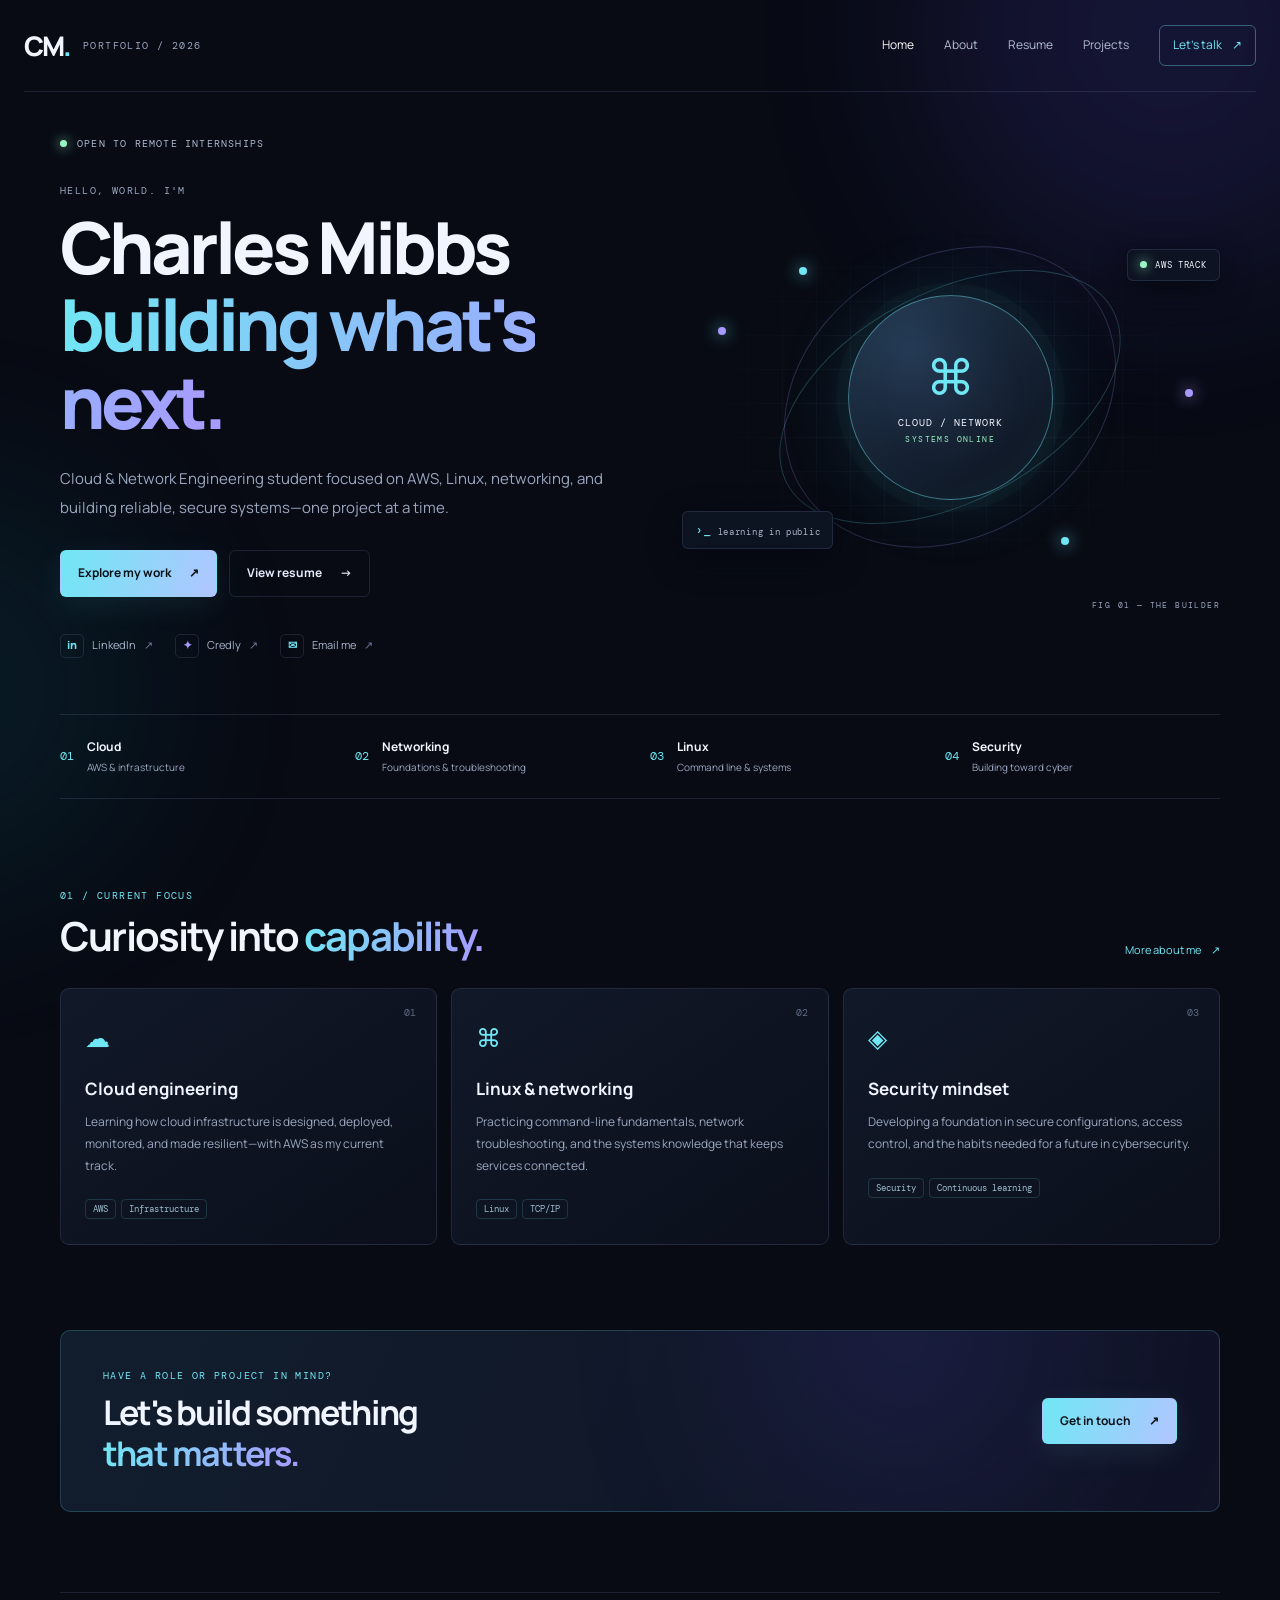
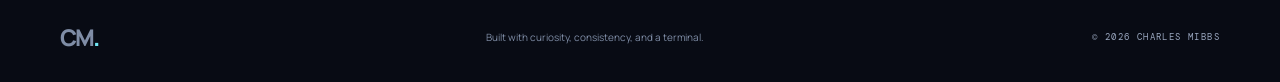
==== index.html @ 1962bb0a "Add files via upload" ====
<!doctype html>
<html lang="en">
<head>
  <meta charset="utf-8">
  <meta name="viewport" content="width=device-width, initial-scale=1">
  <meta name="description" content="Personal portfolio of a Cloud and Network Engineering student focused on AWS, Linux, networking, and cybersecurity.">
  <title>Charles Mibbs | Cloud & Network Engineering</title>
  <link rel="preconnect" href="https://fonts.googleapis.com">
  <link rel="preconnect" href="https://fonts.gstatic.com" crossorigin>
  <link href="https://fonts.googleapis.com/css2?family=DM+Mono:wght@400;500&family=Manrope:wght@400;500;600;700;800&display=swap" rel="stylesheet">
  <link rel="stylesheet" href="styles.css">
  <script src="config.js" defer></script>
  <script src="script.js" defer></script>
</head>
<body>
  <div class="ambient ambient-one"></div><div class="ambient ambient-two"></div>
  <header class="site-header">
    <a class="brand" href="index.html" aria-label="Home"><span class="brand-mark">CM<span>.</span></span><span class="brand-caption">PORTFOLIO / 2026</span></a>
    <button class="menu-toggle" aria-label="Open navigation" aria-expanded="false">☰</button>
    <nav class="nav-links" aria-label="Main navigation">
      <a class="active" href="index.html">Home</a><a href="about.html">About</a><a href="resume.html">Resume</a><a href="portfolio.html">Projects</a>
      <a class="nav-contact" data-email-link href="mailto:mibbsc0311@icloud.com">Let's talk <span>↗</span></a>
    </nav>
  </header>
  <main>
    <section class="hero page-wrap">
      <div class="hero-copy">
        <div class="eyebrow"><span class="status-dot"></span> OPEN TO REMOTE INTERNSHIPS</div>
        <p class="mono hero-kicker">HELLO, WORLD. I'M</p>
        <h1><span data-name>Charles Mibbs</span><br><span class="gradient-text">building what's next.</span></h1>
        <p class="hero-description">Cloud & Network Engineering student focused on AWS, Linux, networking, and building reliable, secure systems—one project at a time.</p>
        <div class="hero-actions">
          <a class="button button-primary" href="portfolio.html">Explore my work <span>↗</span></a>
          <a class="button button-quiet" href="resume.html">View resume <span>→</span></a>
        </div>
        <div class="social-row">
          <a data-linkedin href="#" target="_blank" rel="noreferrer"><span class="social-icon">in</span> LinkedIn <span class="external">↗</span></a>
          <a data-credly href="#" target="_blank" rel="noreferrer"><span class="social-icon badge-icon">✦</span> Credly <span class="external">↗</span></a>
          <a data-email-link href="mailto:mibbsc0311@icloud.com"><span class="social-icon">✉</span> Email me <span class="external">↗</span></a>
        </div>
      </div>
      <div class="hero-visual" aria-label="Decorative cloud and network illustration">
        <div class="visual-grid"></div>
        <div class="orbit orbit-a"></div><div class="orbit orbit-b"></div>
        <div class="node node-a"></div><div class="node node-b"></div><div class="node node-c"></div><div class="node node-d"></div>
        <div class="cloud-core"><div class="cloud-symbol">⌘</div><div class="cloud-label">CLOUD / NETWORK</div><div class="cloud-sub">SYSTEMS ONLINE</div></div>
        <div class="floating-chip chip-top"><span class="chip-dot"></span> AWS TRACK</div>
        <div class="floating-chip chip-bottom"><span class="chip-prompt">›_</span> learning in public</div>
        <div class="visual-index mono">FIG 01 — THE BUILDER</div>
      </div>
    </section>
    <section class="page-wrap proof-strip">
      <div><span class="proof-number">01</span><span><strong>Cloud</strong><small>AWS & infrastructure</small></span></div>
      <div><span class="proof-number">02</span><span><strong>Networking</strong><small>Foundations & troubleshooting</small></span></div>
      <div><span class="proof-number">03</span><span><strong>Linux</strong><small>Command line & systems</small></span></div>
      <div><span class="proof-number">04</span><span><strong>Security</strong><small>Building toward cyber</small></span></div>
    </section>
    <section class="page-wrap section-block">
      <div class="section-heading"><div><p class="mono section-label">01 / CURRENT FOCUS</p><h2>Curiosity into <span class="gradient-text">capability.</span></h2></div><a class="text-link" href="about.html">More about me <span>↗</span></a></div>
      <div class="focus-grid">
        <article class="focus-card"><div class="card-number">01</div><div class="card-icon">☁</div><h3>Cloud engineering</h3><p>Learning how cloud infrastructure is designed, deployed, monitored, and made resilient—with AWS as my current track.</p><span class="tag">AWS</span><span class="tag">Infrastructure</span></article>
        <article class="focus-card"><div class="card-number">02</div><div class="card-icon">⌘</div><h3>Linux & networking</h3><p>Practicing command-line fundamentals, network troubleshooting, and the systems knowledge that keeps services connected.</p><span class="tag">Linux</span><span class="tag">TCP/IP</span></article>
        <article class="focus-card"><div class="card-number">03</div><div class="card-icon">◈</div><h3>Security mindset</h3><p>Developing a foundation in secure configurations, access control, and the habits needed for a future in cybersecurity.</p><span class="tag">Security</span><span class="tag">Continuous learning</span></article>
      </div>
    </section>
    <section class="page-wrap callout">
      <div><p class="mono section-label">HAVE A ROLE OR PROJECT IN MIND?</p><h2>Let's build something<br><span class="gradient-text">that matters.</span></h2></div>
      <a class="button button-primary" data-email-link href="mailto:mibbsc0311@icloud.com">Get in touch <span>↗</span></a>
      <div class="callout-glow"></div>
    </section>
  </main>
  <footer class="site-footer page-wrap"><a class="footer-brand" href="index.html">CM<span>.</span></a><span>Built with curiosity, consistency, and a terminal.</span><span class="mono">© <span data-year></span> CHARLES MIBBS</span></footer>
</body>
</html>
---- styles.css ----
/* Portfolio starter — responsive, accessible, no build step required. */
:root{--bg:#080b14;--panel:#101522;--panel-2:#121a2a;--line:rgba(174,194,255,.13);--text:#f1f5ff;--muted:#9aa7bf;--cyan:#70e7f4;--violet:#a899ff;--green:#9bf6c5;--font:"Manrope",sans-serif;--mono:"DM Mono",monospace}
*{box-sizing:border-box}html{scroll-behavior:smooth}body{margin:0;background:var(--bg);color:var(--text);font-family:var(--font);font-size:15px;line-height:1.7;overflow-x:hidden}a{color:inherit;text-decoration:none}button{font:inherit}.ambient{position:fixed;z-index:-2;pointer-events:none;filter:blur(90px);opacity:.18;border-radius:50%}.ambient-one{width:500px;height:500px;background:#5140c6;top:-220px;right:-140px}.ambient-two{width:420px;height:420px;background:#0b879c;bottom:0;left:-270px;opacity:.12}.page-wrap{width:min(1160px,calc(100% - 48px));margin-inline:auto}.site-header{width:min(1280px,calc(100% - 48px));margin:auto;min-height:92px;display:flex;align-items:center;justify-content:space-between;border-bottom:1px solid var(--line);position:relative;z-index:5}.brand{display:flex;align-items:center;gap:13px}.brand-mark,.footer-brand{font-size:27px;font-weight:800;letter-spacing:-2px}.brand-mark span,.footer-brand span{color:var(--cyan)}.brand-caption,.mono{font-family:var(--mono);font-size:10px;letter-spacing:1.4px;color:var(--muted)}.nav-links{display:flex;align-items:center;gap:30px}.nav-links>a{font-size:12px;color:#b4bfd3;transition:color .2s}.nav-links>a:hover,.nav-links>a.active{color:#fff}.nav-links .nav-contact{border:1px solid rgba(112,231,244,.38);border-radius:6px;padding:9px 13px;color:var(--cyan)}.nav-contact span{margin-left:8px}.menu-toggle{display:none;background:none;border:0;color:white;font-size:24px}.hero{min-height:590px;display:grid;grid-template-columns:1.04fr .96fr;align-items:center;gap:36px;padding-top:45px;padding-bottom:56px}.eyebrow{display:flex;align-items:center;gap:10px;font:10px var(--mono);letter-spacing:1.2px;color:#aab8ce}.status-dot,.chip-dot{width:7px;height:7px;border-radius:50%;background:var(--green);box-shadow:0 0 12px #9bf6c5}.hero-kicker{margin:32px 0 10px}.hero h1{font-size:clamp(43px,5.6vw,74px);line-height:1.08;letter-spacing:-4px;margin:0;font-weight:800}.gradient-text{background:linear-gradient(100deg,var(--cyan),var(--violet));color:transparent;background-clip:text;-webkit-background-clip:text}.hero-description,.page-lede{color:var(--muted);font-size:15px;max-width:570px;line-height:1.9;margin:24px 0 28px}.hero-actions{display:flex;gap:12px;flex-wrap:wrap}.button{display:inline-flex;align-items:center;justify-content:center;gap:18px;padding:12px 17px;border-radius:6px;font-size:12px;font-weight:700;border:1px solid transparent;cursor:pointer;transition:transform .2s,border-color .2s}.button:hover{transform:translateY(-2px)}.button-primary{color:#081018;background:linear-gradient(110deg,var(--cyan),#b1c5ff);box-shadow:0 8px 30px rgba(112,231,244,.09)}.button-quiet{border-color:var(--line);color:#e5ebfa}.social-row{display:flex;flex-wrap:wrap;gap:22px;margin-top:37px}.social-row a{display:flex;align-items:center;gap:8px;font-size:11px;color:#aab6cb}.social-row a:hover{color:var(--cyan)}.social-icon{display:inline-grid;place-items:center;border:1px solid var(--line);border-radius:5px;width:24px;height:24px;color:var(--cyan);font-weight:800}.badge-icon{color:var(--violet)}.external{font-size:11px;color:#697894}.hero-visual{height:440px;position:relative;display:grid;place-items:center;isolation:isolate}.visual-grid{position:absolute;inset:5% 0;background-image:linear-gradient(rgba(125,159,215,.08) 1px,transparent 1px),linear-gradient(90deg,rgba(125,159,215,.08) 1px,transparent 1px);background-size:34px 34px;mask-image:radial-gradient(ellipse,black 15%,transparent 70%);z-index:-1}.orbit{position:absolute;border:1px solid rgba(112,231,244,.22);border-radius:50%;transform:rotate(-28deg)}.orbit-a{width:370px;height:210px}.orbit-b{width:280px;height:350px;transform:rotate(58deg);border-color:rgba(168,153,255,.22)}.cloud-core{width:205px;height:205px;border-radius:50%;display:flex;align-items:center;justify-content:center;flex-direction:column;background:radial-gradient(circle at 30% 25%,#253b55,#101827 70%);border:1px solid rgba(112,231,244,.45);box-shadow:0 0 0 12px rgba(112,231,244,.025),0 0 70px rgba(42,180,207,.17),inset 0 0 50px rgba(112,231,244,.05)}.cloud-symbol{font-size:49px;color:var(--cyan);line-height:1.1}.cloud-label{font:10px var(--mono);letter-spacing:1px;margin-top:12px}.cloud-sub{font:8px var(--mono);letter-spacing:1.4px;color:var(--green);margin-top:5px}.floating-chip{position:absolute;padding:9px 12px;border:1px solid var(--line);background:rgba(14,21,35,.9);backdrop-filter:blur(8px);border-radius:6px;font:9px var(--mono);letter-spacing:.7px;box-shadow:0 10px 30px #050810}.chip-top{top:72px;right:1px;display:flex;align-items:center;gap:8px}.chip-bottom{bottom:68px;left:2px;color:#aab6cb}.chip-prompt{color:var(--cyan);font-size:14px}.node{position:absolute;width:8px;height:8px;border-radius:50%;background:var(--cyan);box-shadow:0 0 16px var(--cyan)}.node-a{top:90px;left:22%}.node-b{top:48%;right:5%;background:var(--violet);box-shadow:0 0 16px var(--violet)}.node-c{bottom:72px;right:28%}.node-d{top:34%;left:7%;background:var(--violet)}.visual-index{position:absolute;right:0;bottom:5px;font-size:8px}.proof-strip{display:grid;grid-template-columns:repeat(4,1fr);border-block:1px solid var(--line);padding:22px 0;gap:20px}.proof-strip>div{display:flex;align-items:center;gap:13px}.proof-number{font:12px var(--mono);color:var(--cyan)}.proof-strip strong,.proof-strip small{display:block}.proof-strip strong{font-size:12px}.proof-strip small{font-size:10px;color:var(--muted);margin-top:2px}.section-block{padding:90px 0 85px}.section-heading{display:flex;align-items:end;justify-content:space-between;gap:20px;margin-bottom:28px}.section-label{font:10px var(--mono);letter-spacing:1.4px;color:var(--cyan);margin:0 0 10px}.section-heading h2,.callout h2,.about-main h2{font-size:clamp(27px,3.4vw,40px);letter-spacing:-1.8px;line-height:1.2;margin:0}.text-link{font-size:11px;color:var(--cyan);white-space:nowrap}.text-link span{margin-left:8px}.focus-grid{display:grid;grid-template-columns:repeat(3,1fr);gap:14px}.focus-card,.side-card,.panel{background:linear-gradient(145deg,rgba(18,26,42,.94),rgba(11,16,27,.94));border:1px solid var(--line);border-radius:9px}.focus-card{padding:24px;position:relative;min-height:245px;overflow:hidden}.card-number{position:absolute;right:20px;top:17px;color:#5e6b83;font:10px var(--mono)}.card-icon{font-size:25px;color:var(--cyan);margin:4px 0 15px}.focus-card h3,.side-card h3{font-size:17px;margin:0 0 8px}.focus-card p,.side-card p{font-size:12px;color:var(--muted);line-height:1.8;margin:0 0 18px}.tag{display:inline-block;border:1px solid rgba(112,231,244,.16);border-radius:4px;padding:3px 7px;margin:4px 5px 0 0;font:9px var(--mono);color:#9fbed0}.callout{position:relative;overflow:hidden;display:flex;align-items:center;justify-content:space-between;gap:25px;padding:38px 42px;margin-bottom:80px;border:1px solid rgba(112,231,244,.2);border-radius:10px;background:linear-gradient(115deg,rgba(18,31,47,.96),rgba(17,19,39,.96))}.callout h2{font-size:34px}.callout .button{position:relative;z-index:1}.callout-glow{position:absolute;right:15%;top:-130px;width:280px;height:280px;border-radius:50%;background:#5750db;filter:blur(110px);opacity:.2}.site-footer{display:flex;align-items:center;justify-content:space-between;gap:20px;min-height:90px;border-top:1px solid var(--line);color:#7f8da6;font-size:10px}.footer-brand{font-size:23px}.site-footer .mono{font-size:9px}.inner-page{padding-top:70px;padding-bottom:70px;min-height:70vh}.page-title{font-size:clamp(42px,5.6vw,68px);letter-spacing:-3px;line-height:1.1;margin:17px 0 12px}.page-lede{max-width:680px;margin:16px 0 40px;font-size:15px}.about-layout{display:grid;grid-template-columns:1.65fr .85fr;gap:18px;align-items:start}.about-main{padding:35px}.about-main h2{margin:10px 0 23px}.about-main>p:not(.section-label){font-size:13px;line-height:2;color:#b5c0d2}.signature-line{border-top:1px solid var(--line);padding-top:20px;margin-top:30px;display:flex;align-items:center;justify-content:space-between}.signature-mark{font-weight:800;font-size:26px;letter-spacing:-2px;color:var(--cyan)}.side-card{padding:23px;margin-bottom:14px}.side-card h3{font-size:25px}.clean-list{list-style:none;padding:0;margin:10px 0 0}.clean-list li{font-size:11px;padding:8px 0;border-bottom:1px solid var(--line);color:#c4cee0}.clean-list li:last-child{border:0}.clean-list span{color:var(--cyan);margin-right:8px}.note-box{padding:17px 20px;margin-top:25px;background:rgba(112,231,244,.045);border:1px solid rgba(112,231,244,.14);border-radius:7px;color:#aab7cb;font-size:11px;line-height:1.8}.note-box strong{color:var(--cyan)}code{font-family:var(--mono);color:#d2caff}.resume-top{display:flex;align-items:end;justify-content:space-between;gap:20px}.resume-top .page-lede{margin-bottom:24px}.resume-sheet{background:#f7f9fc;color:#1a2538;border-radius:8px;padding:clamp(24px,5vw,55px);box-shadow:0 20px 70px rgba(0,0,0,.2)}.resume-header{display:flex;justify-content:space-between;gap:20px;padding-bottom:24px;border-bottom:2px solid #dce3ed}.resume-header h2{font-size:31px;letter-spacing:-1.5px;margin:0;line-height:1.2}.resume-role{color:#465a76;font-size:12px;margin:8px 0 0}.resume-contact{display:flex;flex-direction:column;align-items:flex-end;font-size:10px;color:#52627a;text-align:right}.resume-contact a{color:#176f88}.resume-section{padding:20px 0 17px;border-bottom:1px solid #dce3ed}.resume-section:last-child{border-bottom:0}.resume-section h3{font:700 11px var(--mono);letter-spacing:1.1px;text-transform:uppercase;color:#176f88;margin:0 0 10px}.resume-section p,.resume-section li{font-size:11px;line-height:1.8;color:#344158}.resume-section p{margin:6px 0}.skill-columns{display:grid;grid-template-columns:1fr 1fr;gap:25px}.skill-columns strong{font-size:11px}.skill-columns p{margin-top:5px}.resume-entry{margin-bottom:5px}.entry-heading{display:flex;justify-content:space-between;gap:20px;font-size:12px}.entry-heading span{font-size:10px;color:#66748a;white-space:nowrap}.entry-subtitle{font-size:10px!important;color:#596b84!important;font-style:italic}.resume-section ul{padding-left:18px;margin:7px 0}.resume-caveat{font-size:10px!important;color:#68758a!important;font-style:italic}.inline-link{color:#176f88;text-decoration:underline}.small-muted{font-size:10px;color:#8794a9;margin-top:14px}.portfolio-toolbar{display:flex;align-items:center;justify-content:space-between;gap:15px;padding:18px 0;border-top:1px solid var(--line);border-bottom:1px solid var(--line);margin:15px 0 24px}.portfolio-toolbar .mono{font-size:9px}.project-grid{display:grid;grid-template-columns:repeat(2,1fr);gap:18px}.project-card{border:1px solid var(--line);background:linear-gradient(145deg,rgba(17,24,39,.97),rgba(10,15,26,.97));border-radius:9px;overflow:hidden}.project-visual{height:220px;position:relative;overflow:hidden;background:#0e1928}.visual-label{position:absolute;bottom:12px;left:16px;font:8px var(--mono);letter-spacing:1.4px;color:#7187a4}.terminal-visual{background:radial-gradient(circle at 85% 15%,#1b3750,#0c1220 60%)}.terminal-bar{height:35px;display:flex;align-items:center;gap:5px;padding:0 13px;border-bottom:1px solid var(--line);color:#7e8ba2}.terminal-bar>span{width:6px;height:6px;border-radius:50%;background:#516178}.terminal-bar b{margin-left:auto;font:9px var(--mono)}.terminal-content{font:10px var(--mono);padding:16px 23px;color:#e3ebfa}.terminal-content p{margin:5px 0}.terminal-content p span{color:var(--green)}.terminal-output{color:#8ea4c2!important;padding-left:13px}.cursor{display:inline-block;width:6px;height:12px;background:var(--cyan);vertical-align:middle;animation:blink 1s steps(2) infinite}@keyframes blink{50%{opacity:0}}.network-visual{background:radial-gradient(circle,#182b44,#0a101c 70%)}.network-visual svg{position:absolute;inset:0;width:100%;height:100%;stroke:rgba(112,231,244,.42);stroke-width:1;fill:none}.network-node{position:absolute;z-index:1;padding:8px 10px;border:1px solid rgba(112,231,244,.35);border-radius:4px;background:#101b2c;font:8px var(--mono);color:var(--cyan)}.n1{top:29px;left:7%}.n2{top:29px;left:44%}.n3{top:29px;right:7%}.n4{bottom:35px;left:43%;color:var(--violet);border-color:rgba(168,153,255,.4)}.cloud-visual{display:grid;place-items:center;background:radial-gradient(circle at 50% 50%,#1c3050,#0b1120 70%)}.cloud-stack{z-index:1;display:flex;flex-direction:column;align-items:center}.cloud-stack span{font-size:52px;color:var(--cyan);line-height:1}.cloud-stack b{font-size:15px;letter-spacing:3px}.cloud-stack small{font:8px var(--mono);color:#92a3be;margin-top:7px}.cloud-ring{position:absolute;width:220px;height:110px;border:1px solid rgba(112,231,244,.3);border-radius:50%;transform:rotate(-28deg)}.project-body{padding:22px}.project-meta{display:flex;justify-content:space-between;font:9px var(--mono);letter-spacing:1px;color:#7587a4}.project-meta span:first-child{color:var(--cyan)}.project-body h2{font-size:18px;letter-spacing:-.5px;margin:10px 0}.project-body p{font-size:11px;line-height:1.9;color:var(--muted);min-height:60px}.tag-row{margin:14px 0}.project-link{display:inline-block;margin-top:9px;font-size:11px;color:var(--cyan)}.project-link span{margin-left:8px}.project-add{padding:30px;display:flex;flex-direction:column;align-items:flex-start;justify-content:center;min-height:300px;background:linear-gradient(145deg,rgba(20,26,46,.8),rgba(10,15,26,.95));border-style:dashed}.add-symbol{width:40px;height:40px;border:1px solid rgba(112,231,244,.3);border-radius:50%;display:grid;place-items:center;font-size:23px;color:var(--cyan);margin-bottom:18px}.project-add h2{font-size:20px;margin:5px 0}.project-add p:not(.mono){font-size:12px;color:var(--muted);max-width:330px}.is-placeholder{cursor:pointer}
@media(max-width:850px){.hero{grid-template-columns:1fr;gap:10px;padding-top:65px}.hero-visual{height:370px;max-width:600px;width:100%;margin:auto}.proof-strip{grid-template-columns:repeat(2,1fr)}.about-layout{grid-template-columns:1fr}.about-side{display:grid;grid-template-columns:repeat(2,1fr);gap:14px}.side-card{margin:0}.side-card:last-child{grid-column:1/-1}.nav-links{gap:17px}.nav-links>a{font-size:11px}.project-visual{height:190px}}
@media(max-width:620px){.page-wrap,.site-header{width:calc(100% - 34px)}.site-header{min-height:75px}.brand-caption{display:none}.menu-toggle{display:block}.nav-links{display:none;position:absolute;top:74px;left:0;right:0;padding:18px;background:#0e1422;border:1px solid var(--line);border-radius:8px;flex-direction:column;align-items:stretch;gap:0}.nav-links.nav-open{display:flex}.nav-links>a{padding:12px;font-size:13px}.nav-links .nav-contact{margin-top:8px;text-align:center}.hero{padding-top:50px;min-height:unset}.hero h1{font-size:44px;letter-spacing:-2.5px}.hero-visual{height:320px}.orbit-a{width:300px}.orbit-b{height:280px}.cloud-core{width:165px;height:165px}.cloud-symbol{font-size:40px}.chip-top{right:0;top:40px}.chip-bottom{left:0;bottom:38px}.social-row{gap:13px}.social-row a{font-size:10px}.proof-strip{gap:17px;padding:18px 0}.proof-strip>div{gap:8px}.proof-strip small{font-size:9px}.section-block{padding:65px 0}.section-heading{align-items:start;flex-direction:column}.focus-grid,.project-grid{grid-template-columns:1fr}.focus-card{min-height:unset}.callout{padding:28px 23px;flex-direction:column;align-items:flex-start;margin-bottom:55px}.callout h2{font-size:30px}.site-footer{padding:20px 0;flex-wrap:wrap;justify-content:space-between}.site-footer>span:nth-child(2){order:3;width:100%}.inner-page{padding-top:50px}.page-title{font-size:44px;letter-spacing:-2px}.page-lede{font-size:13px}.about-main{padding:23px}.about-side{grid-template-columns:1fr}.side-card:last-child{grid-column:auto}.resume-top{align-items:flex-start;flex-direction:column}.resume-sheet{padding:22px 18px}.resume-header{flex-direction:column}.resume-contact{align-items:flex-start;text-align:left}.resume-header h2{font-size:27px}.skill-columns{grid-template-columns:1fr;gap:8px}.entry-heading{flex-direction:column;gap:0}.entry-heading span{white-space:normal}.portfolio-toolbar{align-items:flex-start;flex-direction:column}.project-visual{height:210px}}
@media print{body{background:#fff;color:#172033}.ambient,.site-header,.site-footer,.resume-top .button,.no-print,.small-muted{display:none!important}.page-wrap{width:100%;max-width:none}.inner-page{padding:0;margin:0}.page-title,.eyebrow,.page-lede{display:none}.resume-sheet{box-shadow:none;border-radius:0;padding:0;background:#fff}.resume-header{padding-top:0}.resume-section{break-inside:avoid}.resume-section p,.resume-section li{font-size:10pt}.resume-header h2{font-size:25pt}.resume-contact{font-size:9pt}.resume-role{font-size:10pt}}

/* About page portrait */
.about-photo-card {
  overflow: hidden;
  border: 1px solid var(--line, rgba(255,255,255,.12));
  border-radius: 18px;
  background: rgba(255,255,255,.03);
  margin-bottom: 1rem;
}
.about-headshot {
  display: block;
  width: 100%;
  height: auto;
  aspect-ratio: 4 / 5;
  object-fit: cover;
  object-position: center 35%;
}
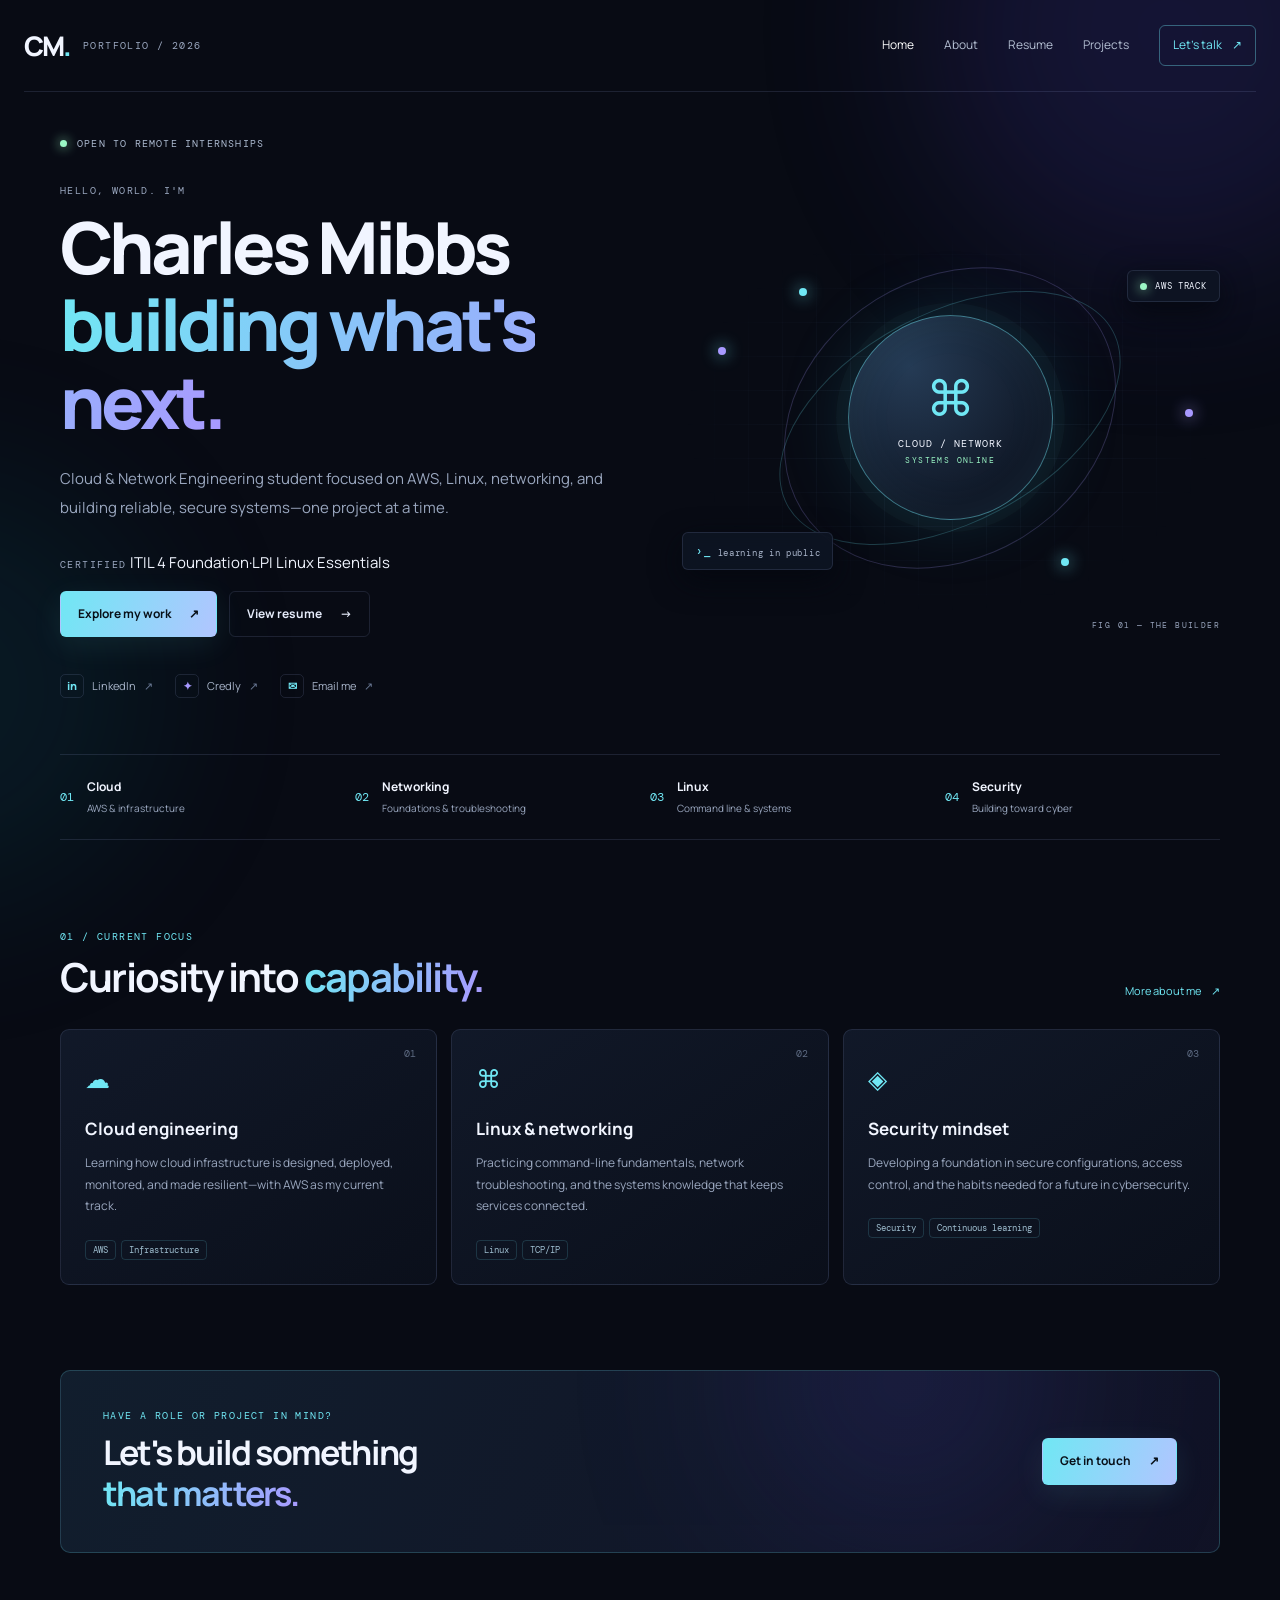
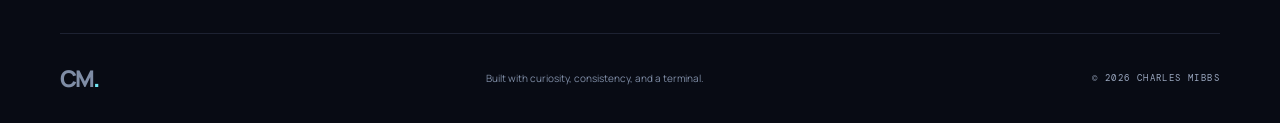
==== commit b58a3e46: "Add earned ITIL 4 Foundation and LPI Linux Essentials credentials" ====
--- a/index.html
+++ b/index.html
@@ -29,6 +29,7 @@
         <p class="mono hero-kicker">HELLO, WORLD. I'M</p>
         <h1><span data-name>Charles Mibbs</span><br><span class="gradient-text">building what's next.</span></h1>
         <p class="hero-description">Cloud & Network Engineering student focused on AWS, Linux, networking, and building reliable, secure systems—one project at a time.</p>
+        <p class="hero-certifications"><span class="mono">CERTIFIED</span> <a href="resume.html#certifications">ITIL 4 Foundation</a><span aria-hidden="true">·</span><a href="resume.html#certifications">LPI Linux Essentials</a></p>
         <div class="hero-actions">
           <a class="button button-primary" href="portfolio.html">Explore my work <span>↗</span></a>
           <a class="button button-quiet" href="resume.html">View resume <span>→</span></a>
